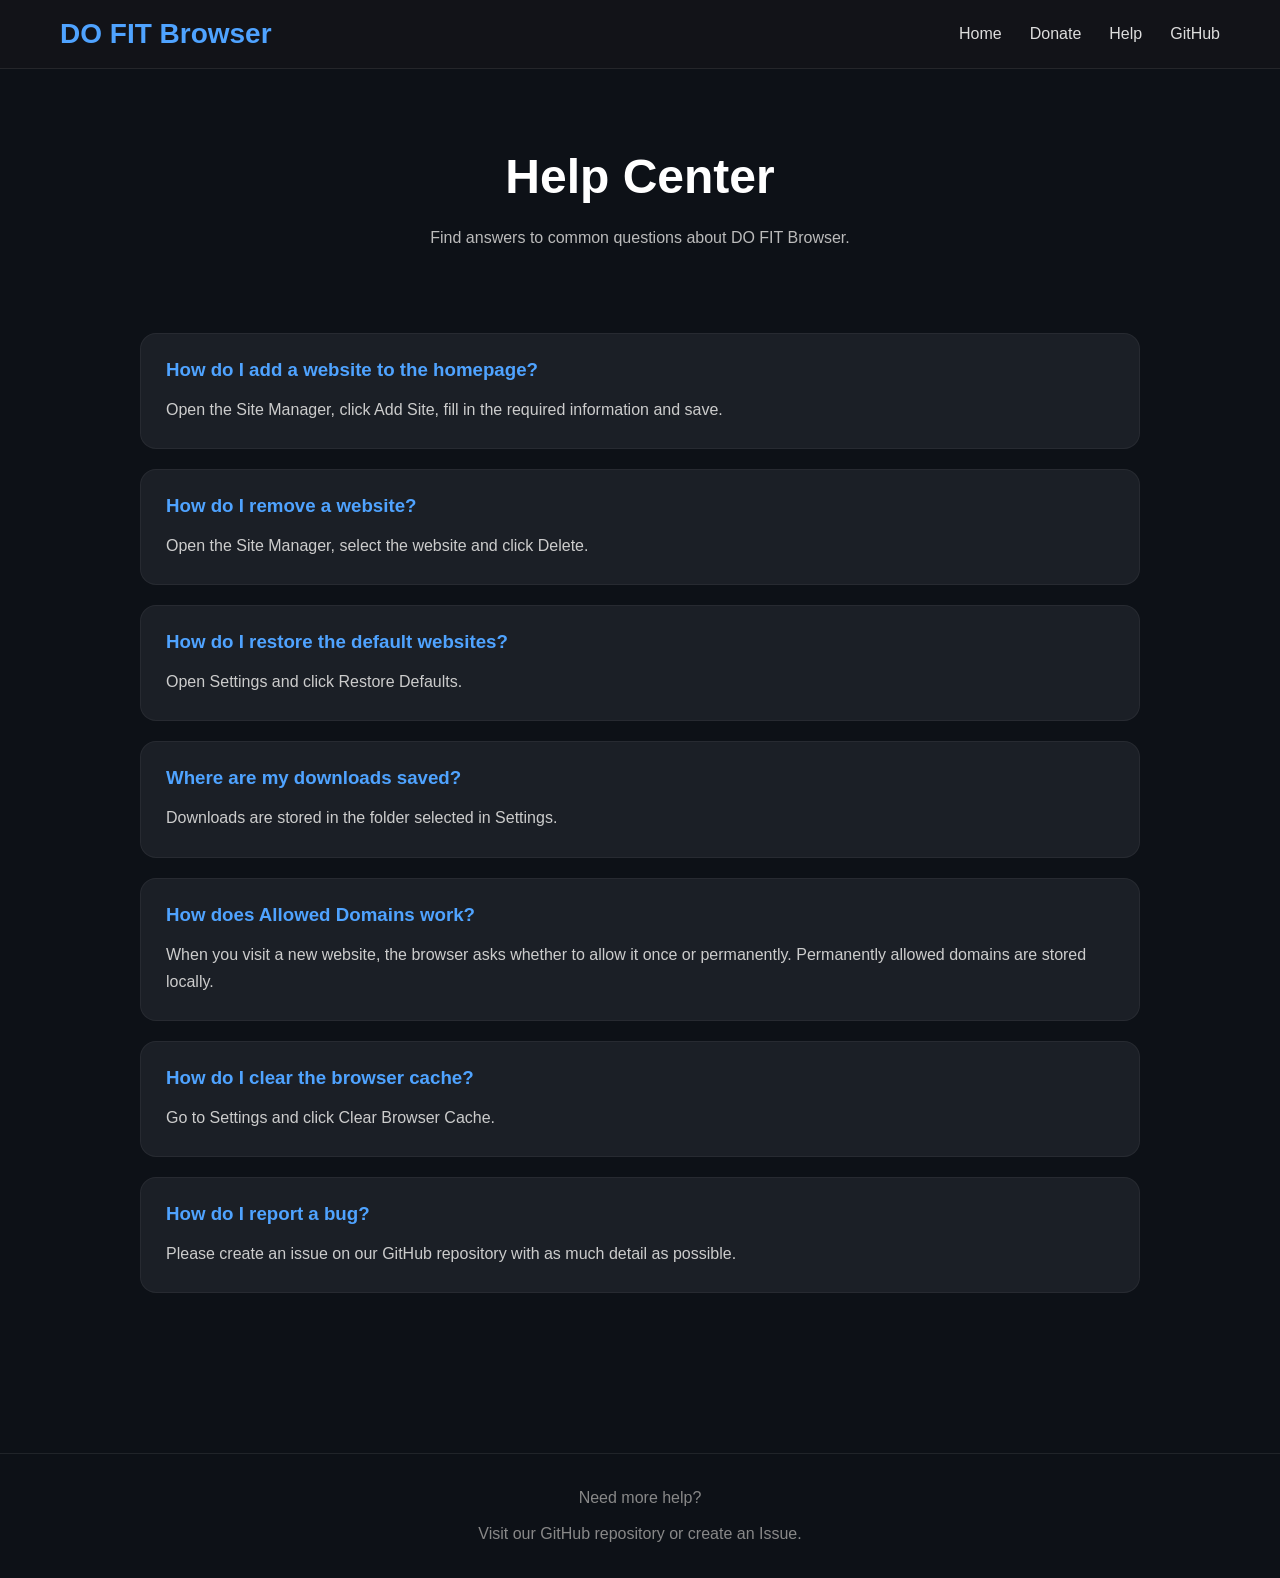
==== help.html @ 0eba1f7d "Initial website release" ====
<!DOCTYPE html>
<html lang="en">

<head>

<meta charset="UTF-8">
<meta name="viewport" content="width=device-width, initial-scale=1.0">

<title>DO FIT Browser - Help</title>

<link rel="stylesheet" href="css/style.css">

</head>

<body>

<header class="navbar">

    <div class="logo">
        DO FIT Browser
    </div>

    <nav>

        <a href="index.html">Home</a>

        <a href="donate.html">Donate</a>

        <a href="help.html">Help</a>

        <a href="https://github.com/AKhaleelBaloch/DO-FIT-Browser" target="_blank">
            GitHub
        </a>

    </nav>

</header>

<section class="pageHeader">

    <h1>Help Center</h1>

    <p>
        Find answers to common questions about DO FIT Browser.
    </p>

</section>

<section class="faq">

<div class="faqItem">

<h3>How do I add a website to the homepage?</h3>

<p>
Open the Site Manager, click Add Site, fill in the required information and save.
</p>

</div>

<div class="faqItem">

<h3>How do I remove a website?</h3>

<p>
Open the Site Manager, select the website and click Delete.
</p>

</div>

<div class="faqItem">

<h3>How do I restore the default websites?</h3>

<p>
Open Settings and click Restore Defaults.
</p>

</div>

<div class="faqItem">

<h3>Where are my downloads saved?</h3>

<p>
Downloads are stored in the folder selected in Settings.
</p>

</div>

<div class="faqItem">

<h3>How does Allowed Domains work?</h3>

<p>
When you visit a new website, the browser asks whether to allow it once or permanently. Permanently allowed domains are stored locally.
</p>

</div>

<div class="faqItem">

<h3>How do I clear the browser cache?</h3>

<p>
Go to Settings and click Clear Browser Cache.
</p>

</div>

<div class="faqItem">

<h3>How do I report a bug?</h3>

<p>
Please create an issue on our GitHub repository with as much detail as possible.
</p>

</div>

</section>

<footer>

Need more help?

<br><br>

Visit our GitHub repository or create an Issue.

</footer>

</body>

</html>
---- css/style.css ----
/* ===========================
   DO FIT Browser
   Windows 11 Fluent UI Theme
=========================== */

*{
    margin:0;
    padding:0;
    box-sizing:border-box;
}

html{
    scroll-behavior:smooth;
}

body{
    font-family:"Segoe UI",Arial,sans-serif;
    background:#0d1117;
    color:#fff;
    overflow-x:hidden;
}

/* Links */

a{
    color:inherit;
    text-decoration:none;
}

/* ===========================
   Navigation
=========================== */

.navbar{

    position:sticky;
    top:0;

    display:flex;
    justify-content:space-between;
    align-items:center;

    padding:18px 60px;

    background:rgba(20,20,25,.80);

    backdrop-filter:blur(20px);

    border-bottom:1px solid rgba(255,255,255,.08);

    z-index:999;
}

.logo{

    font-size:28px;
    font-weight:bold;

    color:#4fa3ff;
}

nav{

    display:flex;

    gap:28px;
}

nav a{

    transition:.25s;

    color:#ddd;
}

nav a:hover{

    color:#4fa3ff;
}

/* ===========================
   Hero
=========================== */

.hero{

    display:flex;

    align-items:center;

    justify-content:space-between;

    gap:80px;

    padding:90px 70px;

    background:
    radial-gradient(circle at top,#1b3b66 0%,#0d1117 70%);
}

.heroText{

    flex:1;
}

.heroText h1{

    font-size:60px;

    margin-bottom:20px;
}

.heroText p{

    font-size:20px;

    color:#bbbbbb;

    line-height:1.8;

    margin-bottom:40px;
}

.heroButtons{

    display:flex;

    gap:20px;

    flex-wrap:wrap;
}

.heroImage{

    flex:1;

    text-align:center;
}

.heroImage img{

    width:100%;

    max-width:700px;

    border-radius:18px;

    box-shadow:0 25px 60px rgba(0,0,0,.45);

    transition:.35s;
}

.heroImage img:hover{

    transform:scale(1.02);
}

/* ===========================
   Buttons
=========================== */

.downloadButton,
.githubButton,
.donateButton{

    display:inline-block;

    padding:16px 34px;

    border-radius:12px;

    font-weight:bold;

    transition:.3s;
}

.downloadButton{

    background:#1678ff;
}

.downloadButton:hover{

    background:#3390ff;

    transform:translateY(-3px);

    box-shadow:0 15px 40px rgba(0,120,255,.45);
}

.githubButton{

    background:#2a2d35;
}

.githubButton:hover{

    background:#3b82f6;
}

.donateButton{

    background:#ff4f87;
}

.donateButton:hover{

    background:#ff6ca0;
}

/* ===========================
   Section Title
=========================== */

.sectionTitle{

    text-align:center;

    font-size:42px;

    margin-bottom:60px;
}

/* ===========================
   Features
=========================== */

.features{

    padding:80px 60px;
}

.featureGrid{

    display:grid;

    grid-template-columns:repeat(auto-fit,minmax(300px,1fr));

    gap:30px;
}

.featureCard{

    background:#1b1f26;

    border-radius:18px;

    padding:35px;

    border:1px solid rgba(255,255,255,.05);

    transition:.35s;
}

.featureCard:hover{

    transform:translateY(-8px);

    border-color:#4fa3ff;

    box-shadow:0 18px 40px rgba(0,0,0,.35);
}

.icon{

    font-size:46px;

    margin-bottom:18px;
}

.featureCard h3{

    margin-bottom:14px;

    color:#4fa3ff;
}

.featureCard p{

    color:#c6c6c6;

    line-height:1.7;
}

/* ===========================
   Latest Release
=========================== */

.latestRelease{

    text-align:center;

    padding:80px 20px;
}

.latestRelease h2{

    color:#4fa3ff;

    margin-bottom:20px;
}

.latestRelease h1{

    font-size:54px;

    margin-bottom:20px;
}

.latestRelease p{

    color:#bcbcbc;

    margin-bottom:35px;
}

/* ===========================
   Footer
=========================== */

footer{

    margin-top:60px;

    padding:35px;

    text-align:center;

    border-top:1px solid rgba(255,255,255,.08);

    color:#888;
}

/* ===========================
   Responsive
=========================== */

@media(max-width:1100px){

.hero{

    flex-direction:column;

    text-align:center;

    padding:60px 30px;
}

.heroButtons{

    justify-content:center;
}

.navbar{

    flex-direction:column;

    gap:20px;

    padding:20px;
}

nav{

    flex-wrap:wrap;

    justify-content:center;
}

.heroText h1{

    font-size:42px;
}

.heroText p{

    font-size:18px;
}

.features{

    padding:50px 25px;
}

.sectionTitle{

    font-size:34px;
}

.latestRelease h1{

    font-size:38px;
}

.heroText h2{

    margin-bottom:20px;

    color:#4fa3ff;

    font-weight:500;

    font-size:28px;
}

}

/* ===========================
   Donate Page
=========================== */

.pageHeader{

    text-align:center;

    padding:80px 20px;
}

.pageHeader h1{

    font-size:48px;

    margin-bottom:20px;
}

.pageHeader p{

    max-width:700px;

    margin:auto;

    color:#bbbbbb;

    line-height:1.8;
}

.donationGrid{

    width:min(1200px,90%);

    margin:auto;

    display:grid;

    grid-template-columns:repeat(auto-fit,minmax(320px,1fr));

    gap:30px;

    margin-bottom:80px;
}

.donationCard{

    background:#1b1f26;

    padding:35px;

    border-radius:18px;

    border:1px solid rgba(255,255,255,.05);

    transition:.3s;
}

.donationCard:hover{

    transform:translateY(-8px);

    border-color:#4fa3ff;
}

.donationCard h2{

    margin-bottom:20px;

    color:#4fa3ff;
}

.donationCard p{

    word-break:break-all;

    margin-bottom:25px;

    color:#d5d5d5;
}

.donationCard button{

    width:100%;

    padding:15px;

    border:none;

    border-radius:10px;

    background:#1678ff;

    color:white;

    font-size:16px;

    cursor:pointer;

    transition:.25s;
}

.donationCard button:hover{

    background:#3390ff;
}


.qrImage{

    width:180px;

    height:180px;

    object-fit:contain;

    display:block;

    margin:20px auto;

    background:#ffffff;

    border-radius:12px;

    padding:10px;
}


/* ===========================
   Help Page
=========================== */

.faq{

    width:min(1000px,90%);

    margin:auto;

    padding-bottom:80px;
}

.faqItem{

    background:#1b1f26;

    margin-bottom:20px;

    padding:25px;

    border-radius:16px;

    border:1px solid rgba(255,255,255,.05);

    transition:.3s;
}

.faqItem:hover{

    border-color:#4fa3ff;

    transform:translateY(-3px);
}

.faqItem h3{

    color:#4fa3ff;

    margin-bottom:15px;
}

.faqItem p{

    color:#cccccc;

    line-height:1.7;
}

/* ===========================
   Toast Notification
=========================== */

.toast{

    position:fixed;

    right:25px;

    bottom:25px;

    background:#1b1f26;

    color:#fff;

    padding:15px 22px;

    border-radius:12px;

    border-left:4px solid #1678ff;

    box-shadow:0 10px 30px rgba(0,0,0,.35);

    font-size:15px;

    opacity:0;

    visibility:hidden;

    transform:translateY(30px);

    transition:.35s;

    z-index:9999;
}

.toast.show{

    opacity:1;

    visibility:visible;

    transform:translateY(0);
}
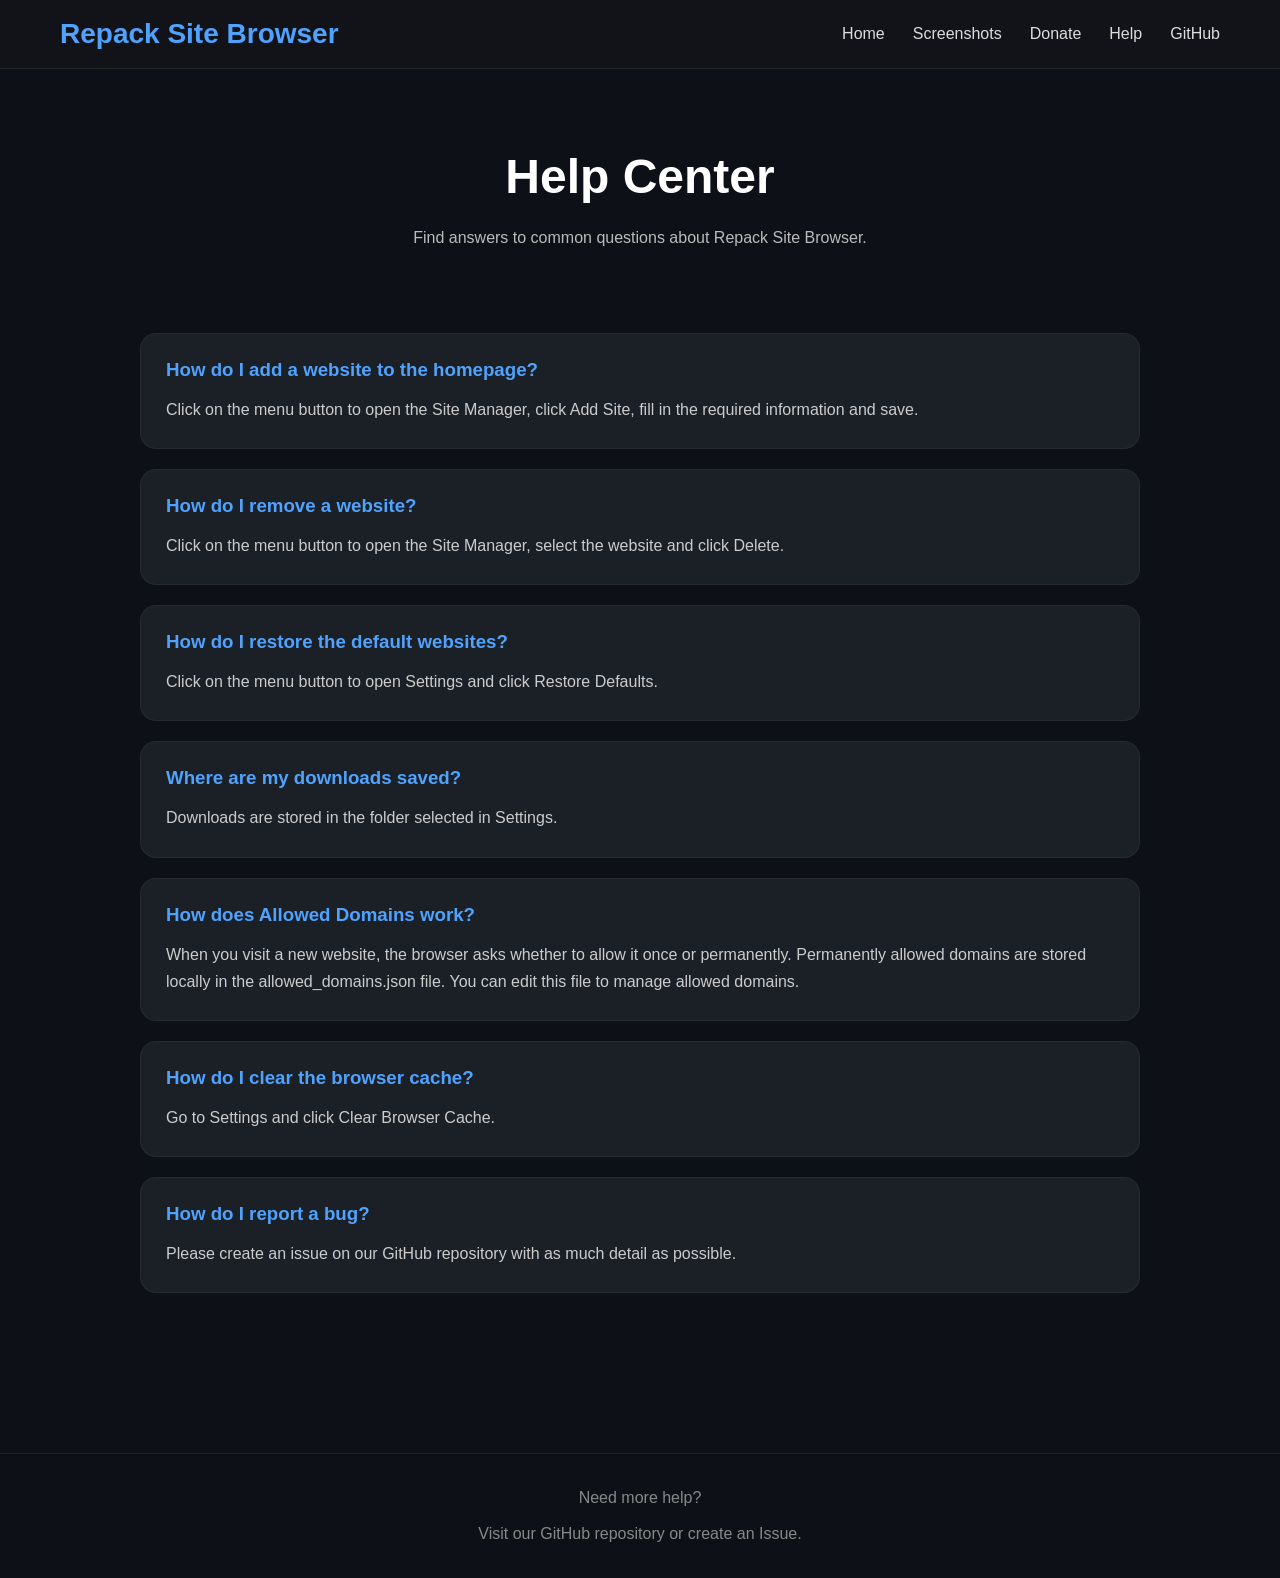
==== commit b8d347a2: "Update GitHub link in help.html" ====
--- a/help.html
+++ b/help.html
@@ -7,7 +7,7 @@
 <meta charset="UTF-8">
 <meta name="viewport" content="width=device-width, initial-scale=1.0">
 
-<title>DO FIT Browser - Help</title>
+<title>Repack Site Browser - Help</title>
 
 <link rel="stylesheet" href="css/style.css">
 
@@ -18,18 +18,20 @@
 <header class="navbar">
 
     <div class="logo">
-        DO FIT Browser
+        Repack Site Browser
     </div>
 
     <nav>
 
         <a href="index.html">Home</a>
 
+        <a href="screenshots.html">Screenshots</a>
+
         <a href="donate.html">Donate</a>
 
         <a href="help.html">Help</a>
 
-        <a href="https://github.com/AKhaleelBaloch/DO-FIT-Browser" target="_blank">
+        <a href="https://github.com/AKhaleelBaloch/repack-browser-app" target="_blank">
             GitHub
         </a>
 
@@ -42,7 +44,7 @@
     <h1>Help Center</h1>
 
     <p>
-        Find answers to common questions about DO FIT Browser.
+        Find answers to common questions about Repack Site Browser.
     </p>
 
 </section>
@@ -54,7 +56,7 @@
 <h3>How do I add a website to the homepage?</h3>
 
 <p>
-Open the Site Manager, click Add Site, fill in the required information and save.
+Click on the menu button to open the Site Manager, click Add Site, fill in the required information and save.
 </p>
 
 </div>
@@ -64,7 +66,7 @@
 <h3>How do I remove a website?</h3>
 
 <p>
-Open the Site Manager, select the website and click Delete.
+Click on the menu button to open the Site Manager, select the website and click Delete.
 </p>
 
 </div>
@@ -74,7 +76,7 @@
 <h3>How do I restore the default websites?</h3>
 
 <p>
-Open Settings and click Restore Defaults.
+Click on the menu button to open Settings and click Restore Defaults.
 </p>
 
 </div>
@@ -94,7 +96,7 @@
 <h3>How does Allowed Domains work?</h3>
 
 <p>
-When you visit a new website, the browser asks whether to allow it once or permanently. Permanently allowed domains are stored locally.
+When you visit a new website, the browser asks whether to allow it once or permanently. Permanently allowed domains are stored locally in the allowed_domains.json file. You can edit this file to manage allowed domains.
 </p>
 
 </div>
